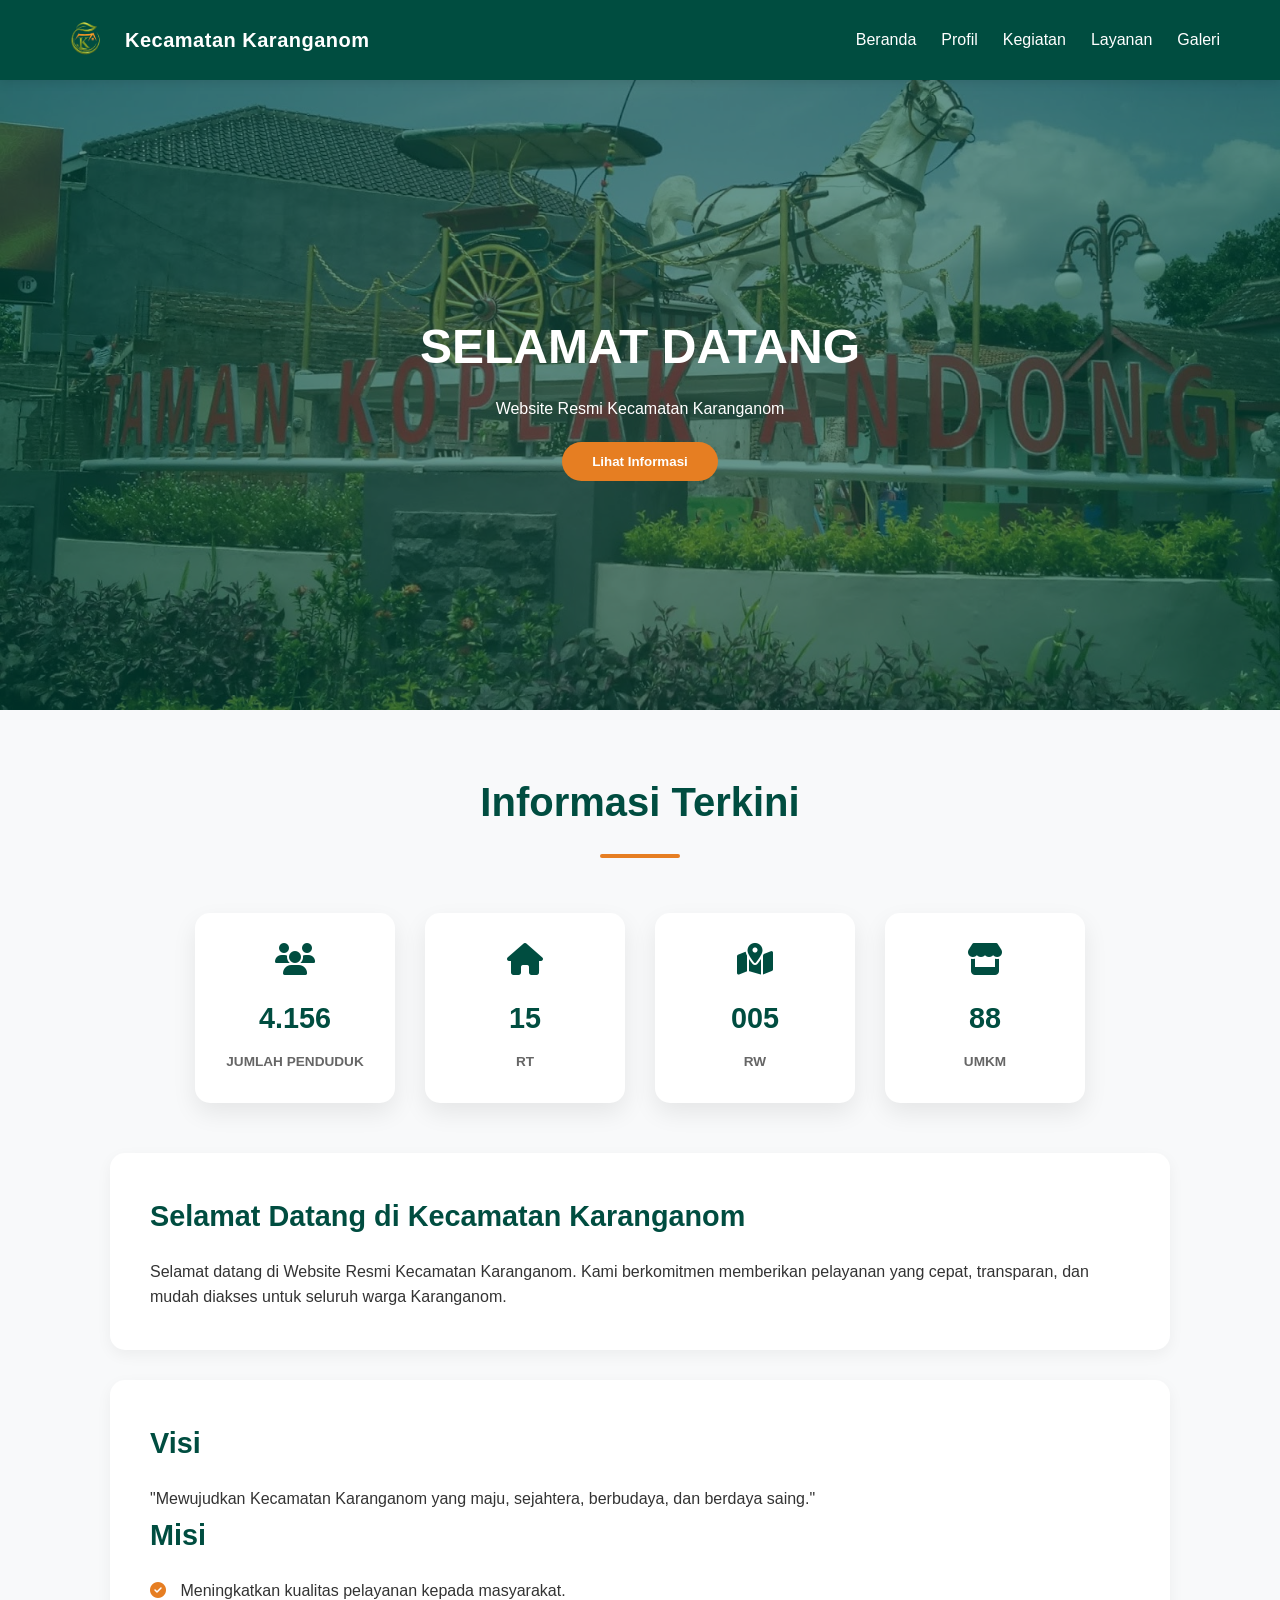
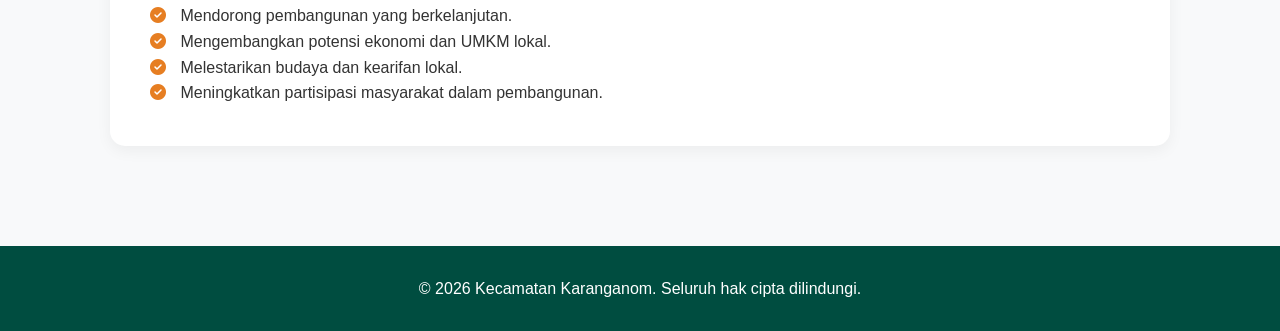
==== index.html @ b952eb37 "Add files via upload" ====
<!DOCTYPE html>
<html lang="id">

<head>
    <meta charset="UTF-8">
    <meta name="viewport" content="width=device-width, initial-scale=1.0">
    <title>Kecamatan Karanganom</title>
    <link rel="icon" href="assets/logo.png" type="image/png">
    <link rel="stylesheet" href="style.css">
    <link rel="stylesheet" href="https://cdnjs.cloudflare.com/ajax/libs/font-awesome/6.4.0/css/all.min.css">
</head>

<body>
    <header>
        <div class="container navbar">
            <div class="logo">
                <img src="assets/logo.png" alt="Logo Kelurahan">
                <h2>Kecamatan Karanganom</h2>
            </div>
            <nav>
                <a href="index.html">Beranda</a>
                <a href="profil.html">Profil</a>
                <a href="kegiatan.html">Kegiatan</a>
                <a href="download.html">Layanan</a>
                <a href="galeri.html">Galeri</a>
            </nav>
        </div>
    </header>

    <section class="hero">
        <img src="image/koplak andong.jpg" alt="Banner Kelurahan">
        <div class="hero-overlay"></div>
        <div class="hero-text">
            <h1>Selamat Datang</h1>
            <p>Website Resmi Kecamatan Karanganom</p>
            <button onclick="salam()">Lihat Informasi</button>
        </div>
    </section>

    <main class="container">
        <section class="welcome-banner" style="text-align: center; padding: 40px 0;">
            <h2 style="font-size: 2.5rem; color: #004d40;">Informasi Terkini</h2>
            <div style="width: 80px; height: 4px; background: #e67e22; margin: 15px auto; border-radius: 2px;"></div>
        </section>

        <section class="stats-container">
            <div class="card-stat">
                <i class="fas fa-users" style="font-size: 2rem; color: #004d40; margin-bottom: 10px;"></i>
                <h3>4.156</h3>
                <p>Jumlah Penduduk</p>
            </div>
            <div class="card-stat">
                <i class="fas fa-home" style="font-size: 2rem; color: #004d40; margin-bottom: 10px;"></i>
                <h3>15</h3>
                <p>RT</p>
            </div>
            <div class="card-stat">
                <i class="fas fa-map-marked-alt" style="font-size: 2rem; color: #004d40; margin-bottom: 10px;"></i>
                <h3>005</h3>
                <p>RW</p>
            </div>
            <div class="card-stat">
                <i class="fas fa-store" style="font-size: 2rem; color: #004d40; margin-bottom: 10px;"></i>
                <h3>88</h3>
                <p>UMKM</p>
            </div>
        </section>

        <section class="card-large">
            <h2>Selamat Datang di Kecamatan Karanganom</h2>
            <p>Selamat datang di Website Resmi Kecamatan Karanganom. Kami berkomitmen memberikan pelayanan yang cepat,
                transparan, dan mudah diakses untuk seluruh warga Karanganom.</p>
        </section>

        <section class="card-large visi-misi-section">
            <div class="center-content">
                <h2>Visi</h2>
                <p class="visi-text">"Mewujudkan Kecamatan Karanganom yang maju, sejahtera, berbudaya, dan berdaya
                    saing."</p>

                <h2>Misi</h2>
                <ul class="misi-list" style="list-style: none; padding: 0;">
                    <li><i class="fas fa-check-circle" style="color: #e67e22; margin-right: 10px;"></i> Meningkatkan
                        kualitas pelayanan kepada masyarakat.</li>
                    <li><i class="fas fa-check-circle" style="color: #e67e22; margin-right: 10px;"></i> Mendorong
                        pembangunan yang berkelanjutan.</li>
                    <li><i class="fas fa-check-circle" style="color: #e67e22; margin-right: 10px;"></i> Mengembangkan
                        potensi ekonomi dan UMKM lokal.</li>
                    <li><i class="fas fa-check-circle" style="color: #e67e22; margin-right: 10px;"></i> Melestarikan
                        budaya dan kearifan lokal.</li>
                    <li><i class="fas fa-check-circle" style="color: #e67e22; margin-right: 10px;"></i> Meningkatkan
                        partisipasi masyarakat dalam pembangunan.</li>
                </ul>
            </div>
        </section>
    </main>

    <footer>
        <div class="container">
            <p>&copy; 2026 Kecamatan Karanganom. Seluruh hak cipta dilindungi.</p>
        </div>
    </footer>

    <script src="script.js"></script>
</body>

</html>
---- style.css ----
/* --- 1. RESET --- */
* {
    box-sizing: border-box;
    margin: 0;
    padding: 0;
}

body {
    font-family: 'Segoe UI', Tahoma, Geneva, Verdana, sans-serif;
    background-color: #f8f9fa;
    color: #333;
    line-height: 1.6;
}

img {
    max-width: 100%;
    display: block;
}

/* --- 2. HEADER --- */
header {
    background-color: #004d40 !important;
    padding: 15px 0;
    position: sticky;
    top: 0;
    z-index: 9999;
    box-shadow: 0 2px 10px rgba(0, 0, 0, 0.1);
}

.navbar {
    display: flex;
    justify-content: space-between;
    align-items: center;
    max-width: 1200px;
    margin: 0 auto;
    padding: 0 20px;
}

.logo {
    display: flex;
    align-items: center;
    gap: 15px;
}

.logo img {
    width: 50px !important;
    height: 50px !important;
    object-fit: contain;
    border-radius: 5px;
    display: block !important;
}

.logo h2 {
    color: #ffffff;
    font-size: 20px;
    letter-spacing: 0.5px;
    margin: 0;
    line-height: 50px;
}

nav {
    display: flex;
    align-items: center;
}

nav a {
    color: #ffffff;
    text-decoration: none;
    margin-left: 25px;
    font-weight: 500;
}

nav a:hover {
    color: #80cbc4;
}

/* --- 3. HERO --- */
.hero {
    position: relative;
    height: 70vh;
    display: flex;
    align-items: center;
    justify-content: center;
    color: white;
    text-align: center;
}

.hero img {
    position: absolute;
    width: 100%;
    height: 100%;
    object-fit: cover;
    z-index: 0;
}

.hero-overlay {
    position: absolute;
    width: 100%;
    height: 100%;
    background: rgba(0, 77, 64, 0.6);
    z-index: 1;
}

.hero-text {
    position: relative;
    z-index: 2;
    padding: 20px;
}

.hero-text h1 {
    font-size: 3rem;
    margin-bottom: 10px;
    text-transform: uppercase;
}

.hero-text button {
    margin-top: 20px;
    background: #e67e22;
    border: none;
    padding: 12px 30px;
    border-radius: 25px;
    color: white;
    font-weight: bold;
    cursor: pointer;
}

/* --- 4. STATISTIK --- */
.stats-container {
    display: flex;
    justify-content: center;
    gap: 30px;
    padding: 50px 20px;
    flex-wrap: wrap;
    margin-top: -50px;
    position: relative;
    z-index: 10;
}

.card-stat {
    background: white;
    padding: 30px 20px;
    border-radius: 15px;
    box-shadow: 0 10px 25px rgba(0, 0, 0, 0.08);
    text-align: center;
    width: 200px;
}

.card-stat h3 {
    color: #004d40;
    font-size: 1.8rem;
    margin: 10px 0;
}

.card-stat p {
    font-size: 0.85rem;
    color: #666;
    font-weight: 700;
    text-transform: uppercase;
}

/* --- 5. FOTO KEGIATAN & CONTENT --- */
.kegiatan-item img,
.card-large img {
    width: 100% !important;
    height: 200px !important;
    object-fit: cover;
    border-radius: 10px;
    display: block;
}

main {
    max-width: 1100px;
    margin: 0 auto;
    padding: 20px;
}

h2 {
    color: #004d40;
    margin-bottom: 20px;
    font-size: 1.8rem;
}

.card-large {
    background: white;
    padding: 40px;
    border-radius: 15px;
    box-shadow: 0 5px 15px rgba(0, 0, 0, 0.05);
    margin-bottom: 30px;
}

footer {
    text-align: center;
    padding: 30px;
    background: #004d40;
    color: white;
    margin-top: 50px;
}

/* --- 6. RESPONSIVE (MEMPERBAIKI FOTO 1 & 2) --- */
@media (max-width: 768px) {
    .navbar {
        flex-direction: column;
        gap: 15px;
        padding: 15px;
    }

    nav {
        display: flex;
        flex-wrap: wrap;
        justify-content: center;
        gap: 10px 20px;
        width: 100%;
    }

    nav a {
        margin-left: 0 !important;
        font-size: 14px;
        white-space: nowrap;
    }

    .hero-text h1 {
        font-size: 1.8rem;
    }

    h2 {
        font-size: 1.5rem !important;
        text-align: center;
    }
}
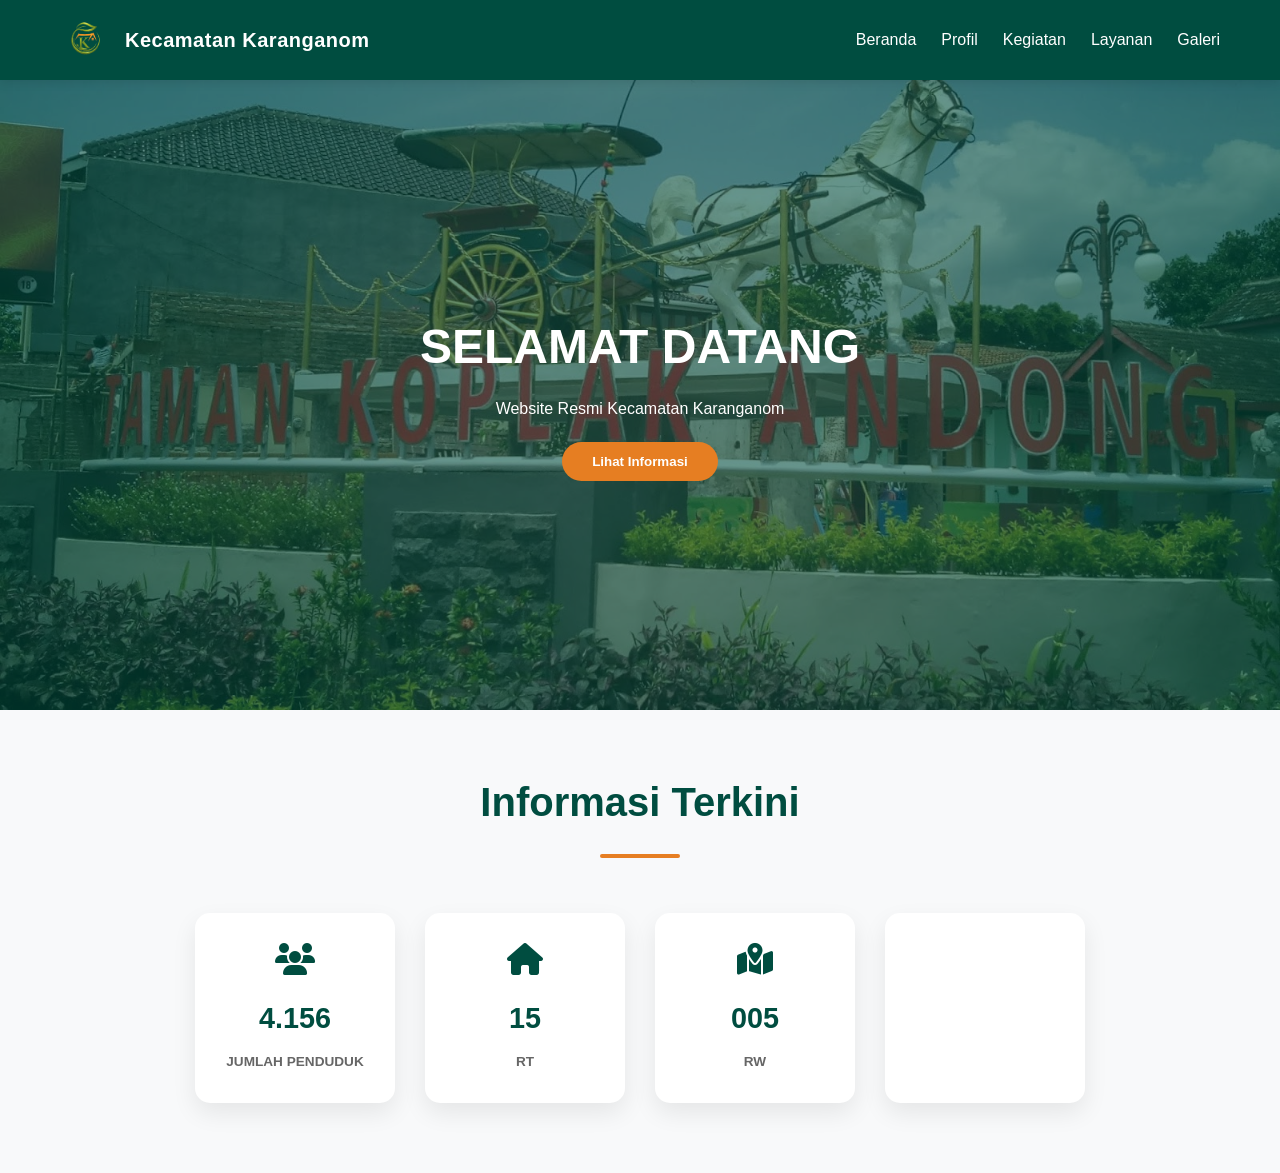
==== commit 51e18f55: "Update index.html" ====
--- a/index.html
+++ b/index.html
@@ -8,6 +8,28 @@
     <link rel="icon" href="assets/logo.png" type="image/png">
     <link rel="stylesheet" href="style.css">
     <link rel="stylesheet" href="https://cdnjs.cloudflare.com/ajax/libs/font-awesome/6.4.0/css/all.min.css">
+    
+    <style>
+        @media (max-width: 768px) {
+            .navbar {
+                flex-direction: column;
+                text-align: center;
+                gap: 15px;
+            }
+            .navbar nav {
+                display: flex;
+                flex-wrap: wrap;
+                justify-content: center;
+                gap: 10px;
+            }
+            .stats-container {
+                display: grid;
+                grid-template-columns: repeat(2, 1fr);
+                gap: 15px;
+            }
+            .hero-text h1 { font-size: 1.8rem; }
+        }
+    </style>
 </head>
 
 <body>
@@ -60,48 +82,5 @@
                 <p>RW</p>
             </div>
             <div class="card-stat">
-                <i class="fas fa-store" style="font-size: 2rem; color: #004d40; margin-bottom: 10px;"></i>
-                <h3>88</h3>
-                <p>UMKM</p>
-            </div>
-        </section>
-
-        <section class="card-large">
-            <h2>Selamat Datang di Kecamatan Karanganom</h2>
-            <p>Selamat datang di Website Resmi Kecamatan Karanganom. Kami berkomitmen memberikan pelayanan yang cepat,
-                transparan, dan mudah diakses untuk seluruh warga Karanganom.</p>
-        </section>
-
-        <section class="card-large visi-misi-section">
-            <div class="center-content">
-                <h2>Visi</h2>
-                <p class="visi-text">"Mewujudkan Kecamatan Karanganom yang maju, sejahtera, berbudaya, dan berdaya
-                    saing."</p>
-
-                <h2>Misi</h2>
-                <ul class="misi-list" style="list-style: none; padding: 0;">
-                    <li><i class="fas fa-check-circle" style="color: #e67e22; margin-right: 10px;"></i> Meningkatkan
-                        kualitas pelayanan kepada masyarakat.</li>
-                    <li><i class="fas fa-check-circle" style="color: #e67e22; margin-right: 10px;"></i> Mendorong
-                        pembangunan yang berkelanjutan.</li>
-                    <li><i class="fas fa-check-circle" style="color: #e67e22; margin-right: 10px;"></i> Mengembangkan
-                        potensi ekonomi dan UMKM lokal.</li>
-                    <li><i class="fas fa-check-circle" style="color: #e67e22; margin-right: 10px;"></i> Melestarikan
-                        budaya dan kearifan lokal.</li>
-                    <li><i class="fas fa-check-circle" style="color: #e67e22; margin-right: 10px;"></i> Meningkatkan
-                        partisipasi masyarakat dalam pembangunan.</li>
-                </ul>
-            </div>
-        </section>
-    </main>
-
-    <footer>
-        <div class="container">
-            <p>&copy; 2026 Kecamatan Karanganom. Seluruh hak cipta dilindungi.</p>
-        </div>
-    </footer>
-
-    <script src="script.js"></script>
-</body>
-
-</html>+                <i class="fas fa-store" style="font-size: 2rem; color: #004d40;
+                    
